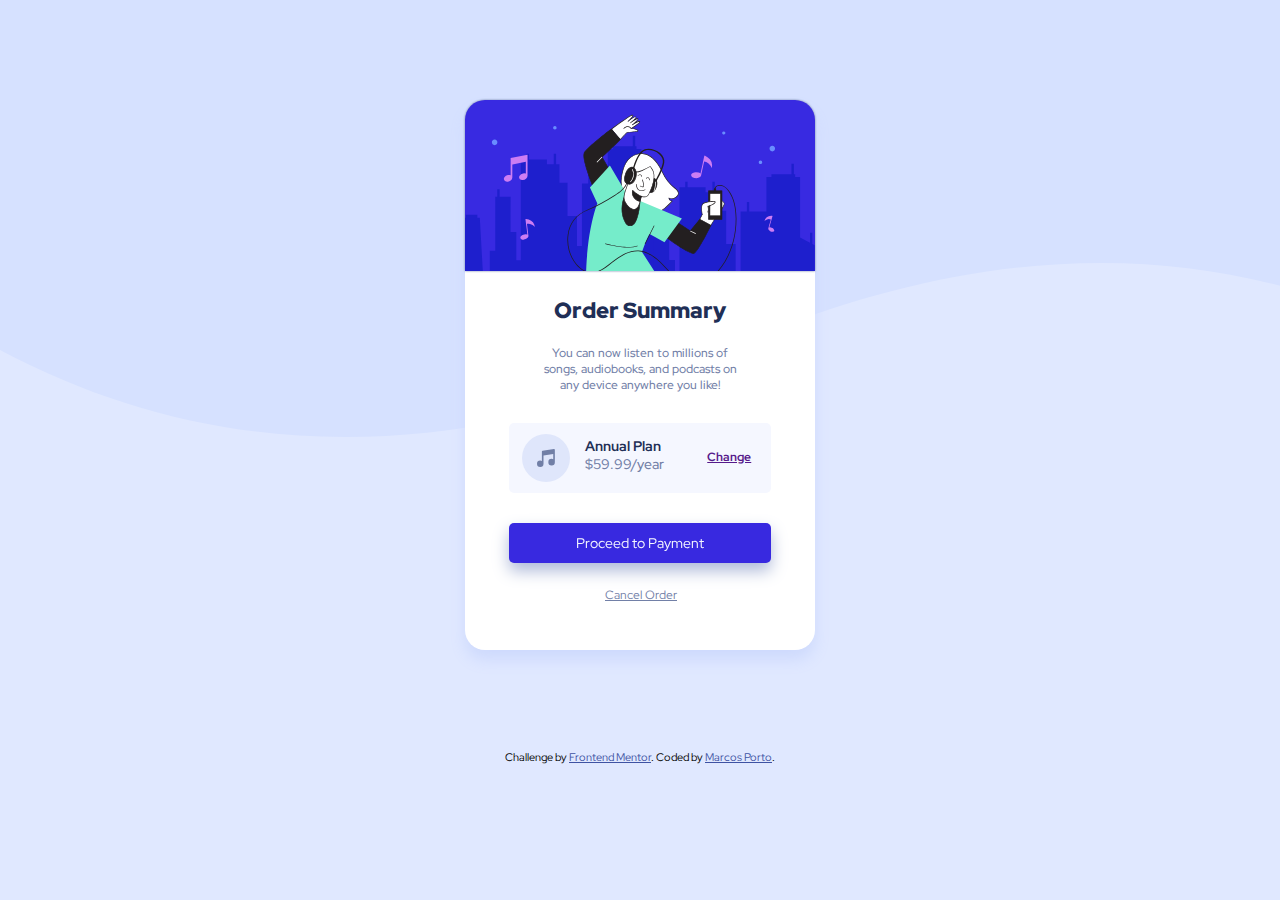
==== docs/index.html @ 06405acc "Add files via upload" ====
<!DOCTYPE html>
<html lang="en">
<head>
  <meta charset="UTF-8">
  <meta name="viewport" content="width=device-width, initial-scale=1.0"> <!-- displays site properly based on user's device -->
  <link rel="icon" type="image/png" sizes="32x32" href="./images/favicon-32x32.png">
  <link rel="stylesheet" href="style.css">
  <link href="https://fonts.googleapis.com/css2?family=Red+Hat+Display:wght@500;700;900&display=swap" rel="stylesheet">
  <title>Frontend Mentor | Order summary card</title>
</head>
<body>
  <div class="container">
    <div class="clip-img">
      <img class="img" src="img/illustration-hero.svg" alt="">
    </div>
    <div class="top-content">
      <h1 class="text-title">Order Summary</h1>
      <p class="text-content">You can now listen to millions of songs, audiobooks, and podcasts on any 
        device anywhere you like!
      </p> 
    </div>
    <div class="inner-content">
      <i class="icon" ></i>
      <ul class="first">
        <li>Annual Plan</li>
        <li id="value">$59.99/year</li>
     </ul>
      <ul class="second"style="list-style-type:none">
        <a href=""><li></li>Change</a>
      </ul>
    </div>
   </nav>
    <div class="buttom-content">
      <button class="buttom"type="submit" onclick="Submeter()" >Proceed to Payment</button>
      <br>
      <a class="cancel" href="">Cancel Order</a>
    </div>
  </div>
 <footer>
  <div class="attribution">
    Challenge by <a href="https://www.frontendmentor.io?ref=challenge" target="_blank">Frontend Mentor</a>. 
    Coded by <a href="#">Marcos Porto</a>.
  </div>
 </footer>
</body>
</html>
---- docs/style.css ----
*{
    font-family: 'Red Hat Display', sans-serif;
}

body {
    background-image: url("img/pattern-background-desktop.svg");
    background-repeat: no-repeat;
    background-color: hsl(225, 100%, 94%);
    max-width: 1440px;
  }

.attribution { 
    font-size: 11px; 
    text-align: center;
    margin-bottom: 10px; 
}
.attribution a { 
    color: hsl(228, 45%, 44%); 
}

.container {
    width: 350px;
	height: 550px;
    margin: 100px auto;
    border-radius: 20px;
    background-color:white;
    box-shadow: 0px 10px 15px hsl(225, 92%, 90%);
}

.img {
    position: relative;
    width: 100%;
    border-top-left-radius: 20px;
    border-top-right-radius: 20px;
    filter: drop-shadow(0px 0.5px 1px hsl(224, 23%, 55%));
  }
  
.text-title { 
    font-weight: 900;
    color: hsl(223, 47%, 23%);
    font-size: 22px;
    position: relative;
	text-align: center;
    margin: 20px auto 20px auto;
  }

.text-content {
    font-weight: 500;
    color: hsl(224, 23%, 55%);
    font-size: 12px;
    position: relative;
	text-align: center;
    padding-left: 20%;
    padding-right: 20%;
}

.inner-content{
    background-color: hsl(225, 100%, 98%);
    width: 75%;
    height: 70px;
    margin: 30px auto;
    border-radius: 5px;
}


.first {
    font-weight: 700;
    color: hsl(223, 47%, 23%);
    font-size: 14px;
    position: relative;
    float: left;
    list-style: none;
    padding-left: 0;
    left: 10%;
  
}

#value {
    font-weight: 500;
    color: hsl(224, 23%, 55%);
    font-size: 14px;
}

.second {
    font-weight: 700;
    color: hsl(245, 75%, 52%);
    font-size: 12px;
    position: relative;
    float: right;
    top: 20%;
    right: 20px;
}

.icon {
    background-image: url(img/icon-music.svg);
    background-repeat: no-repeat;
    position: relative;
    float: left;
    width: 50px;
    height: 50px;
    top: 15%;
    left: 5%;
}

.buttom {
    position: relative;
    background-color: hsl(245, 75%, 52%);
    border: none;
    border-radius: 5px;
    color: hsl(225, 100%, 98%);
    text-align: center;
    font-size: 14px;
    width: 75%;
    height: 40px;   
    left: 12.5%;
    filter: drop-shadow(0px 8px 8px hsl(224, 36%, 77%));
}

.cancel { 
    position: relative;
    color: hsl(224, 23%, 55%);
    font-size: 12px;
    text-align: center;
    left: 40%;
    top: 20px;
}
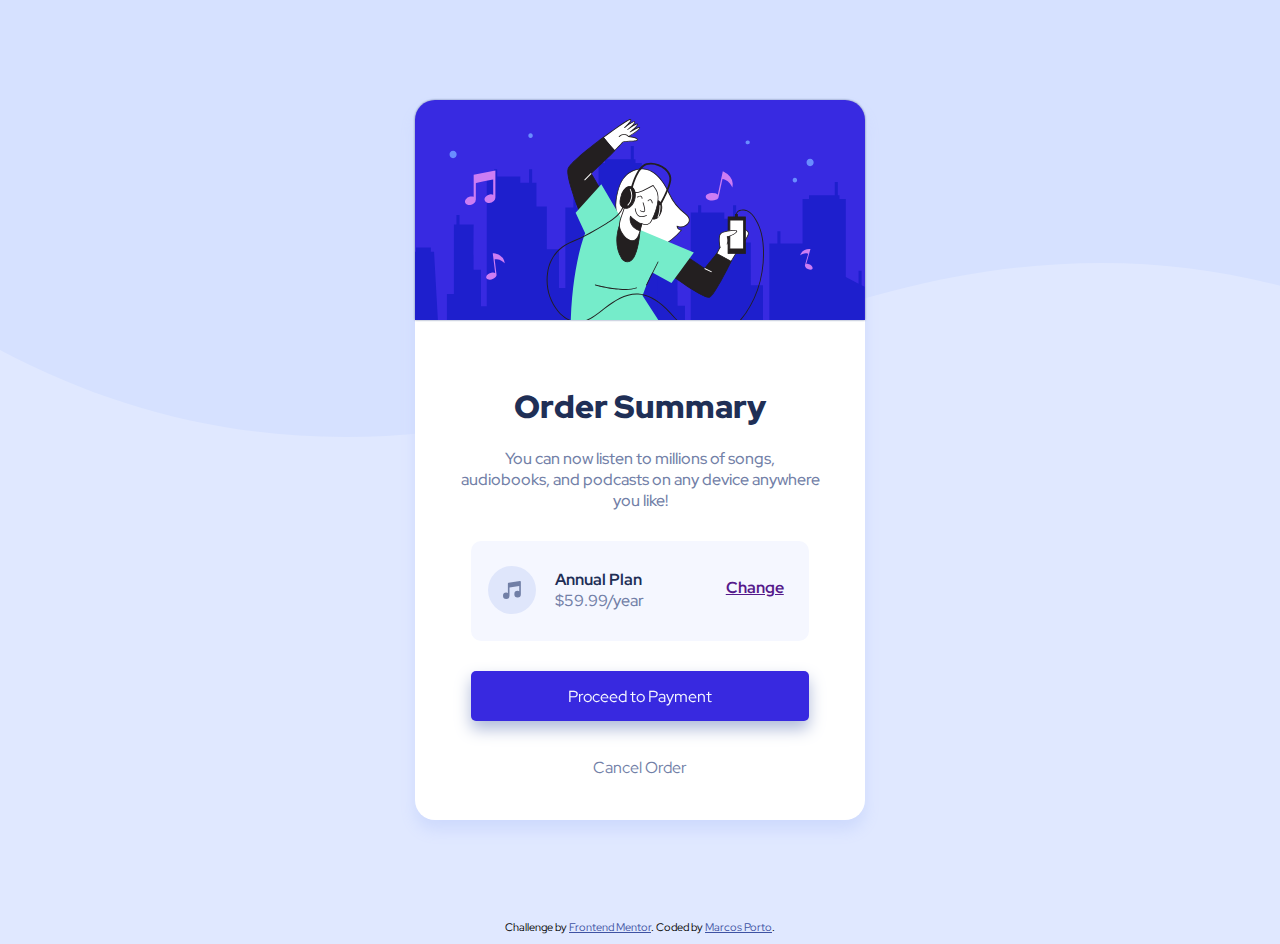
==== commit 74aaa520: "Add files via upload" ====
--- a/docs/index.html
+++ b/docs/index.html
@@ -33,7 +33,7 @@
     <div class="buttom-content">
       <button class="buttom"type="submit" onclick="Submeter()" >Proceed to Payment</button>
       <br>
-      <a class="cancel" href="">Cancel Order</a>
+      <p class="cancel">Cancel Order</p>
     </div>
   </div>
  <footer>
--- a/docs/style.css
+++ b/docs/style.css
@@ -19,8 +19,8 @@
 }
 
 .container {
-    width: 350px;
-	height: 550px;
+    width: 450px;
+    height: 720px;
     margin: 100px auto;
     border-radius: 20px;
     background-color:white;
@@ -38,57 +38,60 @@
 .text-title { 
     font-weight: 900;
     color: hsl(223, 47%, 23%);
-    font-size: 22px;
+    font-size: 32px;
     position: relative;
 	text-align: center;
-    margin: 20px auto 20px auto;
+    margin: 60px auto 20px auto;
   }
 
 .text-content {
     font-weight: 500;
     color: hsl(224, 23%, 55%);
-    font-size: 12px;
+    font-size: 16px;
     position: relative;
 	text-align: center;
-    padding-left: 20%;
-    padding-right: 20%;
+    padding-left: 10%;
+    padding-right: 10%;
 }
 
 .inner-content{
     background-color: hsl(225, 100%, 98%);
     width: 75%;
-    height: 70px;
+    height: 100px;
     margin: 30px auto;
-    border-radius: 5px;
+    border-radius: 10px;
 }
 
 
 .first {
     font-weight: 700;
     color: hsl(223, 47%, 23%);
-    font-size: 14px;
+    font-size: 16px;
     position: relative;
     float: left;
     list-style: none;
     padding-left: 0;
     left: 10%;
+    top: 12%;
   
 }
 
 #value {
     font-weight: 500;
     color: hsl(224, 23%, 55%);
-    font-size: 14px;
+    font-size: 16px;
+    
+
 }
 
 .second {
     font-weight: 700;
     color: hsl(245, 75%, 52%);
-    font-size: 12px;
+    font-size: 16px;
     position: relative;
     float: right;
     top: 20%;
-    right: 20px;
+    right: 25px;
 }
 
 .icon {
@@ -98,7 +101,7 @@
     float: left;
     width: 50px;
     height: 50px;
-    top: 15%;
+    top: 25%;
     left: 5%;
 }
 
@@ -109,18 +112,23 @@
     border-radius: 5px;
     color: hsl(225, 100%, 98%);
     text-align: center;
-    font-size: 14px;
+    font-size: 16px;
     width: 75%;
-    height: 40px;   
+    height: 50px;   
     left: 12.5%;
     filter: drop-shadow(0px 8px 8px hsl(224, 36%, 77%));
+    opacity: 1;
+    transition: 0.3s;
+    cursor: pointer;
 }
+
+.buttom:hover{opacity: 0.6;}
 
 .cancel { 
     position: relative;
     color: hsl(224, 23%, 55%);
-    font-size: 12px;
+    font-size: 16px;
     text-align: center;
-    left: 40%;
     top: 20px;
-}+    cursor: pointer;
+}
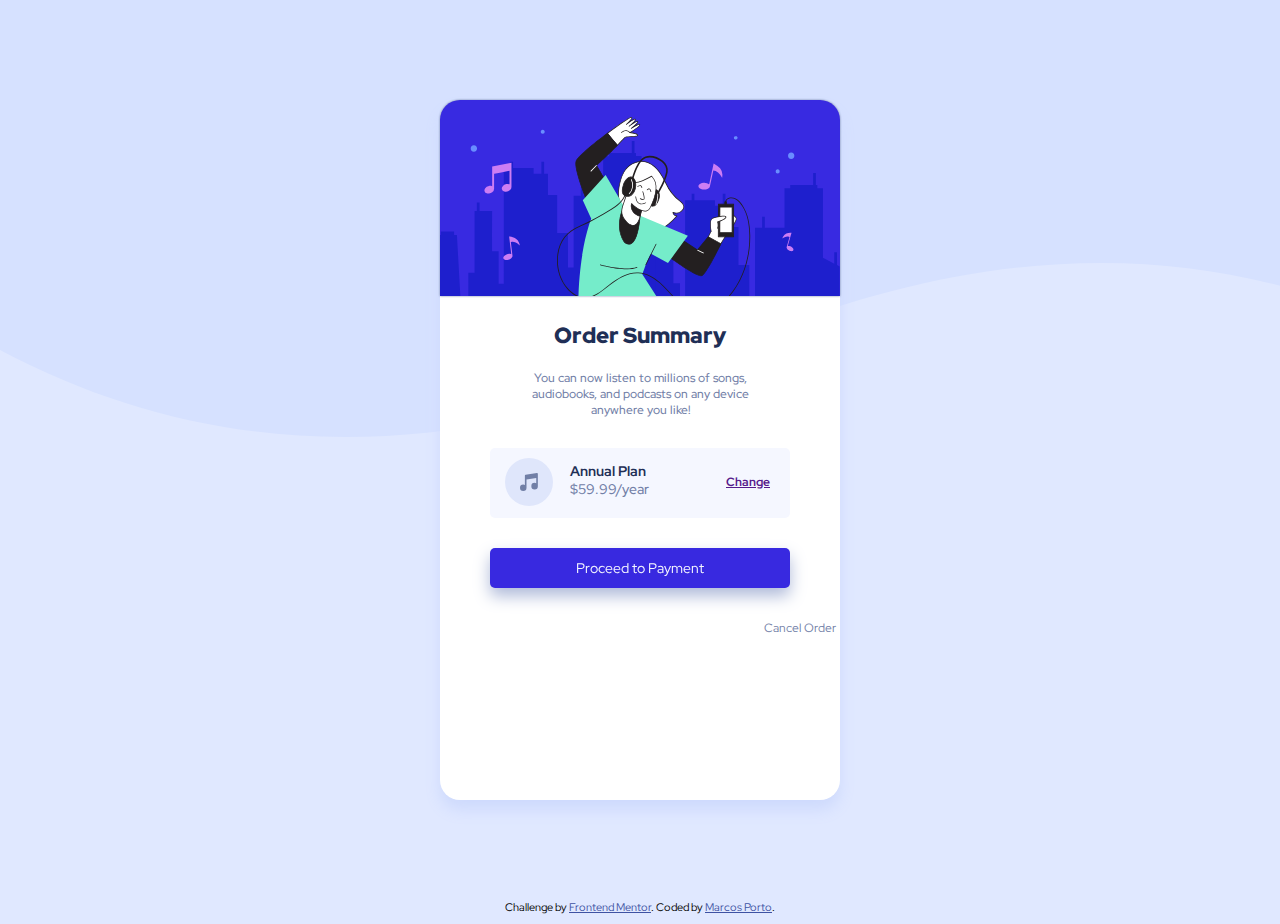
==== commit ecaf737f: "Update index.html" ====
--- a/docs/index.html
+++ b/docs/index.html
@@ -2,7 +2,7 @@
 <html lang="en">
 <head>
   <meta charset="UTF-8">
-  <meta name="viewport" content="width=device-width, initial-scale=1.0"> <!-- displays site properly based on user's device -->
+    <meta name="viewport" content="width=device-width, initial-scale=1, shrink-to-fit=no">
   <link rel="icon" type="image/png" sizes="32x32" href="./images/favicon-32x32.png">
   <link rel="stylesheet" href="style.css">
   <link href="https://fonts.googleapis.com/css2?family=Red+Hat+Display:wght@500;700;900&display=swap" rel="stylesheet">
@@ -43,4 +43,4 @@
   </div>
  </footer>
 </body>
-</html>+</html>
--- a/docs/style.css
+++ b/docs/style.css
@@ -19,8 +19,8 @@
 }
 
 .container {
-    width: 450px;
-    height: 720px;
+    width: 400px;
+	height: 700px;
     margin: 100px auto;
     border-radius: 20px;
     background-color:white;
@@ -38,60 +38,57 @@
 .text-title { 
     font-weight: 900;
     color: hsl(223, 47%, 23%);
-    font-size: 32px;
+    font-size: 22px;
     position: relative;
 	text-align: center;
-    margin: 60px auto 20px auto;
+    margin: 20px auto 20px auto;
   }
 
 .text-content {
     font-weight: 500;
     color: hsl(224, 23%, 55%);
-    font-size: 16px;
+    font-size: 12px;
     position: relative;
 	text-align: center;
-    padding-left: 10%;
-    padding-right: 10%;
+    padding-left: 20%;
+    padding-right: 20%;
 }
 
 .inner-content{
     background-color: hsl(225, 100%, 98%);
     width: 75%;
-    height: 100px;
+    height: 70px;
     margin: 30px auto;
-    border-radius: 10px;
+    border-radius: 5px;
 }
 
 
 .first {
     font-weight: 700;
     color: hsl(223, 47%, 23%);
-    font-size: 16px;
+    font-size: 14px;
     position: relative;
     float: left;
     list-style: none;
     padding-left: 0;
     left: 10%;
-    top: 12%;
   
 }
 
 #value {
     font-weight: 500;
     color: hsl(224, 23%, 55%);
-    font-size: 16px;
-    
-
+    font-size: 14px;
 }
 
 .second {
     font-weight: 700;
     color: hsl(245, 75%, 52%);
-    font-size: 16px;
+    font-size: 12px;
     position: relative;
     float: right;
     top: 20%;
-    right: 25px;
+    right: 20px;
 }
 
 .icon {
@@ -101,7 +98,7 @@
     float: left;
     width: 50px;
     height: 50px;
-    top: 25%;
+    top: 15%;
     left: 5%;
 }
 
@@ -112,23 +109,18 @@
     border-radius: 5px;
     color: hsl(225, 100%, 98%);
     text-align: center;
-    font-size: 16px;
+    font-size: 14px;
     width: 75%;
-    height: 50px;   
+    height: 40px;   
     left: 12.5%;
     filter: drop-shadow(0px 8px 8px hsl(224, 36%, 77%));
-    opacity: 1;
-    transition: 0.3s;
-    cursor: pointer;
 }
-
-.buttom:hover{opacity: 0.6;}
 
 .cancel { 
     position: relative;
     color: hsl(224, 23%, 55%);
-    font-size: 16px;
+    font-size: 12px;
     text-align: center;
+    left: 40%;
     top: 20px;
-    cursor: pointer;
 }
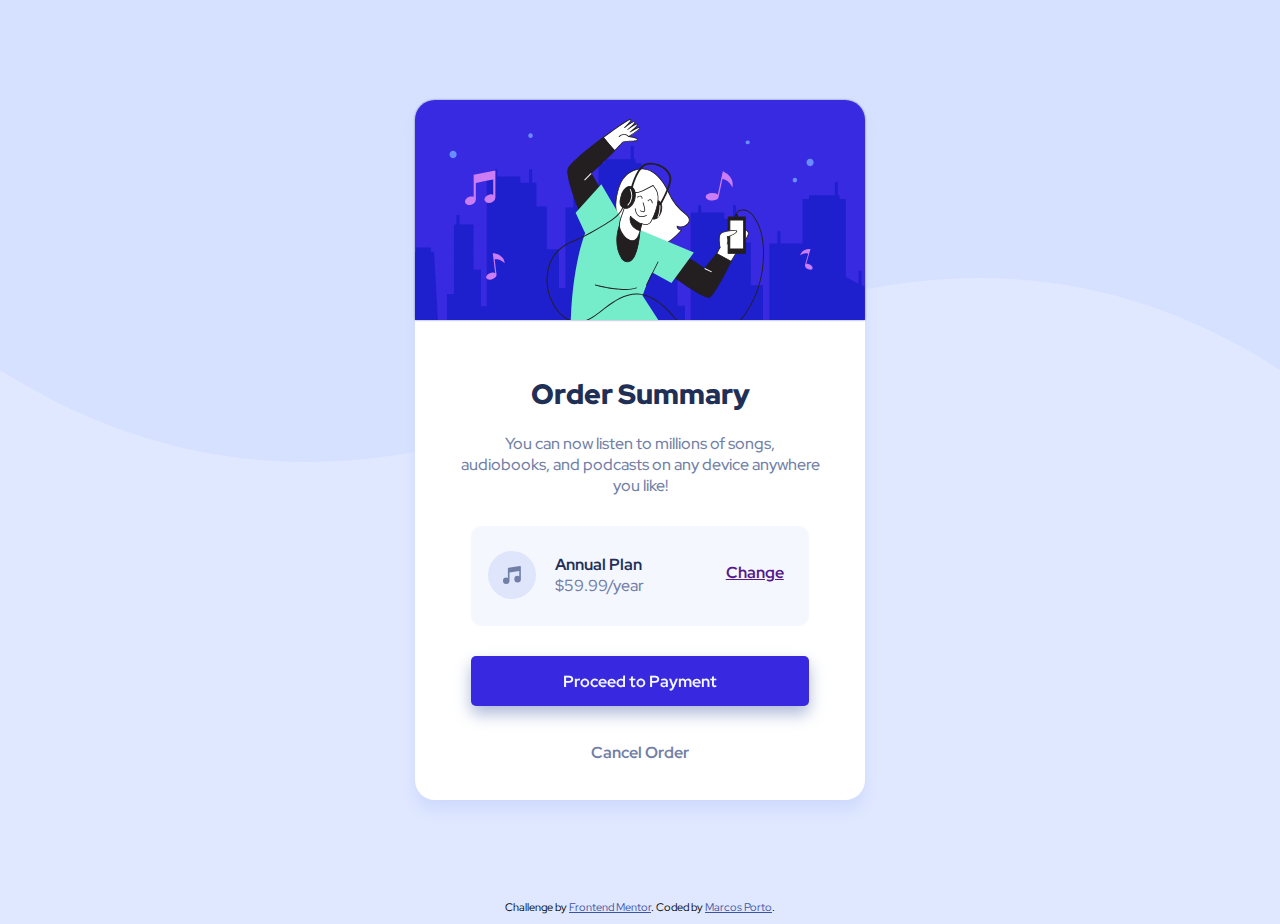
==== commit fc1132a9: "Update" ====
--- a/docs/index.html
+++ b/docs/index.html
@@ -2,7 +2,7 @@
 <html lang="en">
 <head>
   <meta charset="UTF-8">
-    <meta name="viewport" content="width=device-width, initial-scale=1, shrink-to-fit=no">
+  <meta name="viewport" content="width=device-width, initial-scale=1.0">
   <link rel="icon" type="image/png" sizes="32x32" href="./images/favicon-32x32.png">
   <link rel="stylesheet" href="style.css">
   <link href="https://fonts.googleapis.com/css2?family=Red+Hat+Display:wght@500;700;900&display=swap" rel="stylesheet">
@@ -39,8 +39,8 @@
  <footer>
   <div class="attribution">
     Challenge by <a href="https://www.frontendmentor.io?ref=challenge" target="_blank">Frontend Mentor</a>. 
-    Coded by <a href="#">Marcos Porto</a>.
+    Coded by <a href="https://github.com/mrcsporto/purecss">Marcos Porto</a>.
   </div>
  </footer>
 </body>
-</html>
+</html>--- a/docs/style.css
+++ b/docs/style.css
@@ -6,8 +6,8 @@
     background-image: url("img/pattern-background-desktop.svg");
     background-repeat: no-repeat;
     background-color: hsl(225, 100%, 94%);
-    max-width: 1440px;
-  }
+    background-size: 100% 50%;
+}
 
 .attribution { 
     font-size: 11px; 
@@ -19,8 +19,8 @@
 }
 
 .container {
-    width: 400px;
-	height: 700px;
+    width: 450px;
+    height: 700px;
     margin: 100px auto;
     border-radius: 20px;
     background-color:white;
@@ -38,57 +38,60 @@
 .text-title { 
     font-weight: 900;
     color: hsl(223, 47%, 23%);
-    font-size: 22px;
+    font-size: 28px;
     position: relative;
 	text-align: center;
-    margin: 20px auto 20px auto;
+    margin: 50px auto 20px auto;
   }
 
 .text-content {
     font-weight: 500;
     color: hsl(224, 23%, 55%);
-    font-size: 12px;
+    font-size: 16px;
     position: relative;
 	text-align: center;
-    padding-left: 20%;
-    padding-right: 20%;
+    padding-left: 10%;
+    padding-right: 10%;
 }
 
 .inner-content{
     background-color: hsl(225, 100%, 98%);
     width: 75%;
-    height: 70px;
+    height: 100px;
     margin: 30px auto;
-    border-radius: 5px;
+    border-radius: 10px;
 }
 
 
 .first {
     font-weight: 700;
     color: hsl(223, 47%, 23%);
-    font-size: 14px;
+    font-size: 16px;
     position: relative;
     float: left;
     list-style: none;
     padding-left: 0;
     left: 10%;
+    top: 12%;
   
 }
 
 #value {
     font-weight: 500;
     color: hsl(224, 23%, 55%);
-    font-size: 14px;
+    font-size: 16px;
+    
+
 }
 
 .second {
     font-weight: 700;
     color: hsl(245, 75%, 52%);
-    font-size: 12px;
+    font-size: 16px;
     position: relative;
     float: right;
     top: 20%;
-    right: 20px;
+    right: 25px;
 }
 
 .icon {
@@ -98,7 +101,7 @@
     float: left;
     width: 50px;
     height: 50px;
-    top: 15%;
+    top: 25%;
     left: 5%;
 }
 
@@ -109,18 +112,31 @@
     border-radius: 5px;
     color: hsl(225, 100%, 98%);
     text-align: center;
-    font-size: 14px;
+    font-size: 16px;
+    font-weight: 700;
     width: 75%;
-    height: 40px;   
+    height: 50px;   
     left: 12.5%;
     filter: drop-shadow(0px 8px 8px hsl(224, 36%, 77%));
+    opacity: 1;
+    transition: 0.3s;
+    cursor: pointer;
 }
+
+.buttom:hover{opacity: 0.6;}
 
 .cancel { 
     position: relative;
     color: hsl(224, 23%, 55%);
-    font-size: 12px;
+    font-size: 16px;
+    font-weight: 700;
     text-align: center;
+<<<<<<< Updated upstream
     left: 40%;
     top: 20px;
 }
+=======
+    top: 15px;
+    cursor: pointer;
+}
+>>>>>>> Stashed changes
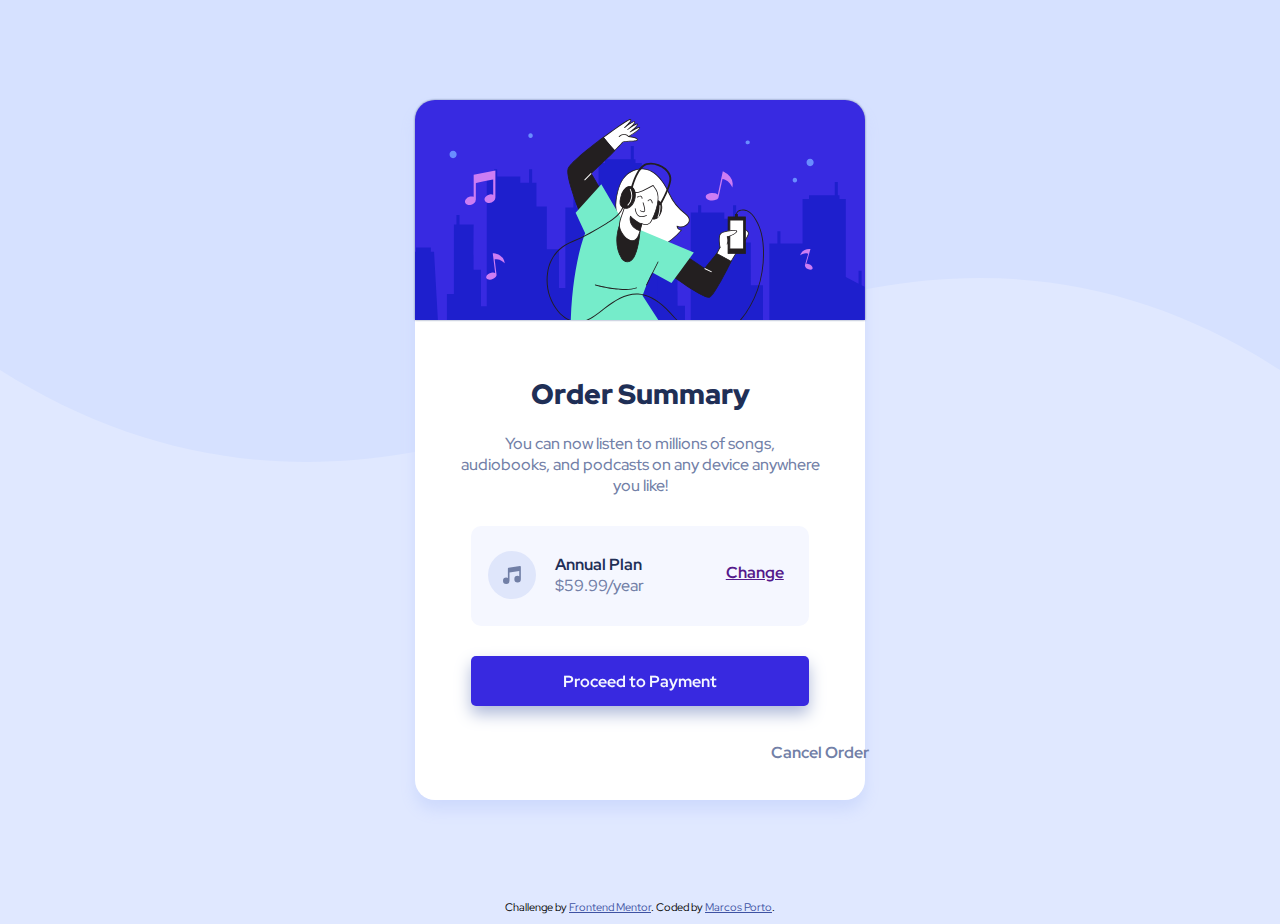
==== commit e330392f: "Merge branch 'main' of https://github.com/mrcsporto/purecss" ====
--- a/docs/index.html
+++ b/docs/index.html
@@ -43,4 +43,4 @@
   </div>
  </footer>
 </body>
-</html>+</html>
--- a/docs/style.css
+++ b/docs/style.css
@@ -131,12 +131,6 @@
     font-size: 16px;
     font-weight: 700;
     text-align: center;
-<<<<<<< Updated upstream
     left: 40%;
     top: 20px;
 }
-=======
-    top: 15px;
-    cursor: pointer;
-}
->>>>>>> Stashed changes
